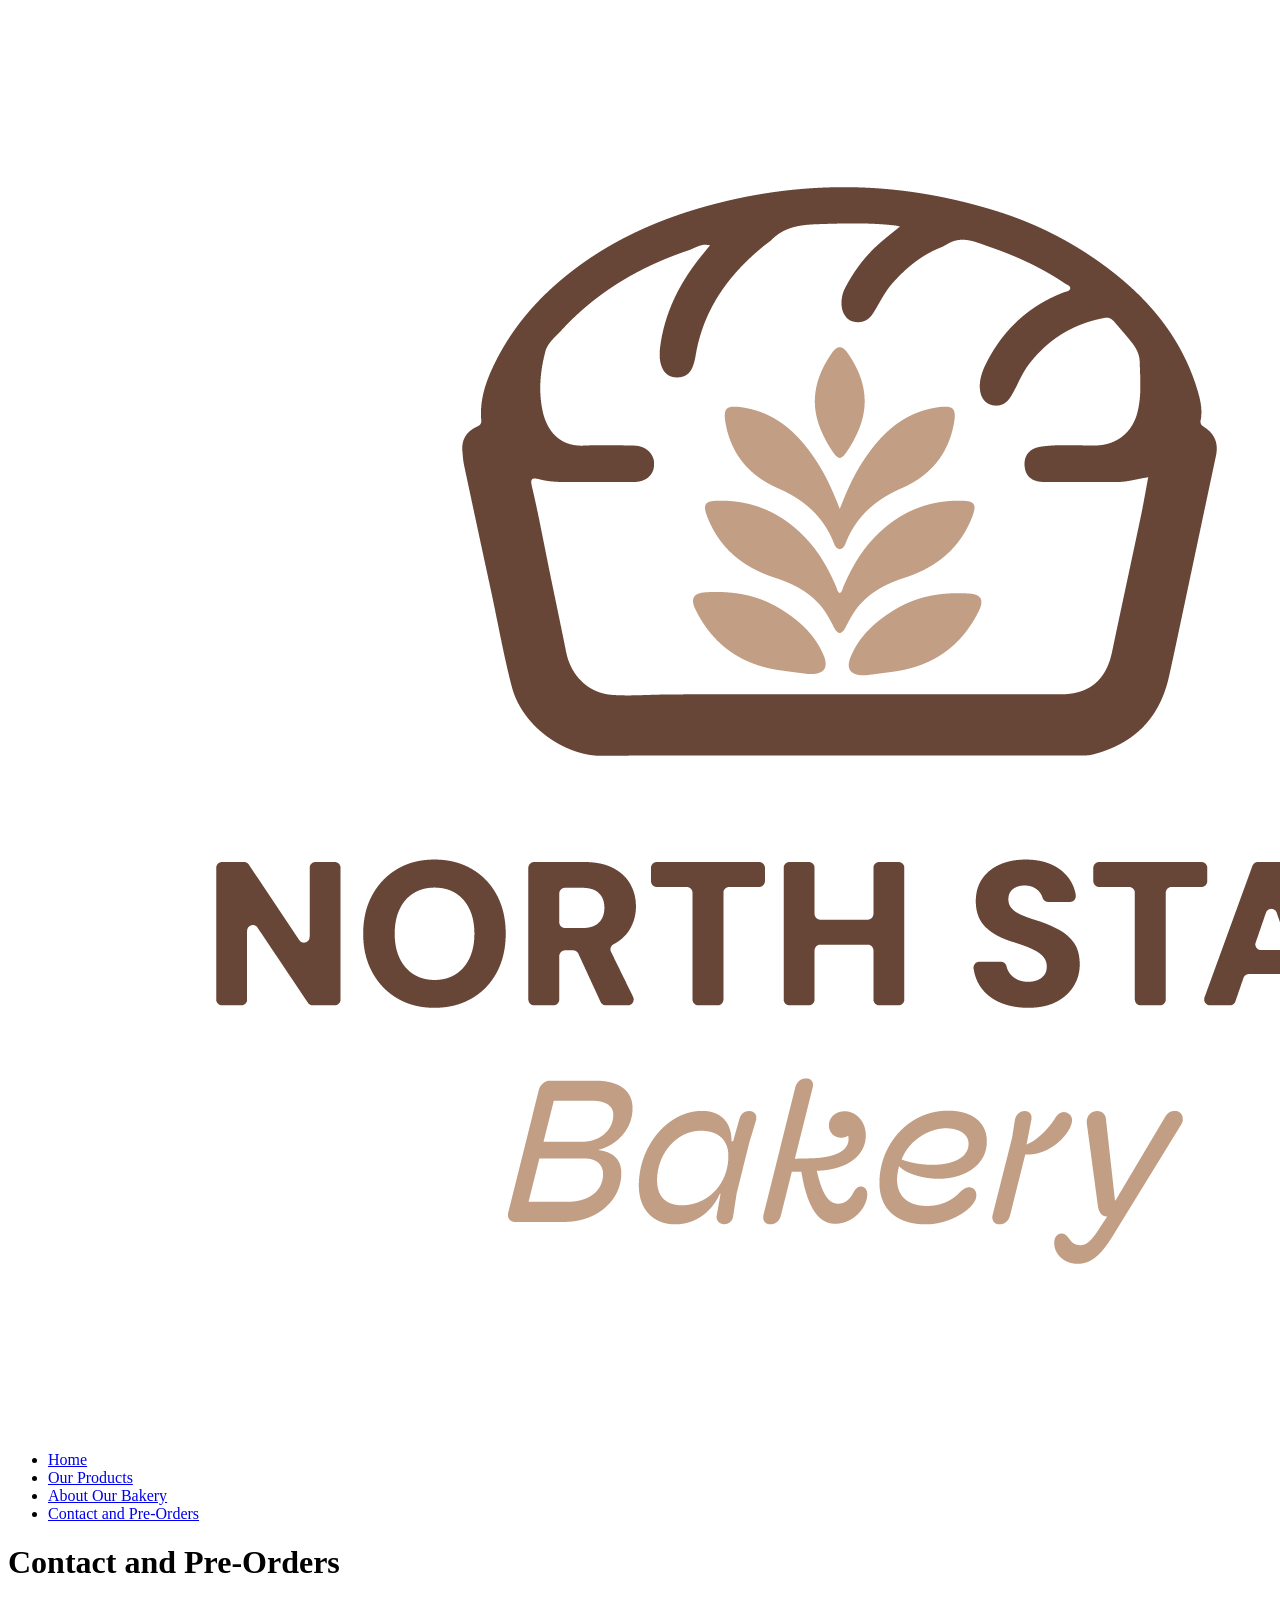
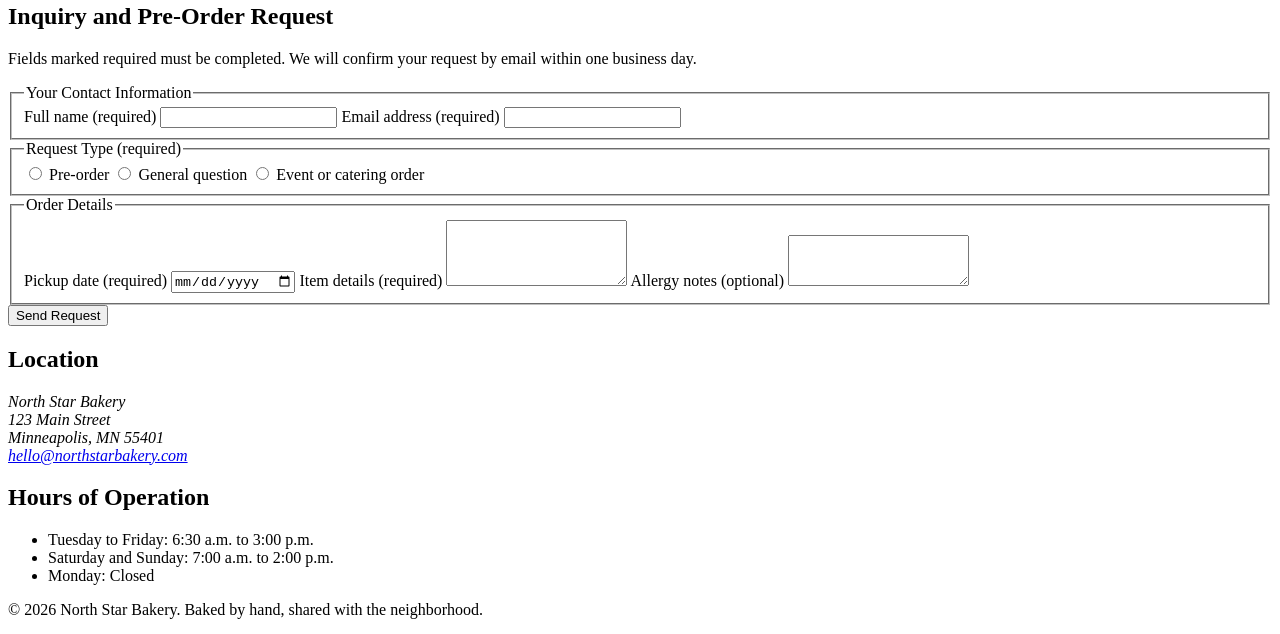
==== contact.html @ fff08f75 "Create contact.html" ====
<!DOCTYPE html>
<html lang="en">
<head>
  <meta charset="UTF-8">
  <meta name="viewport" content="width=device-width, initial-scale=1.0">
  <meta name="description" content="Contact North Star Bakery, send a pre-order or inquiry, and view our location and hours.">
  <title>Contact and Pre-Orders | North Star Bakery</title>
  <link rel="stylesheet" href="styles.css">
</head>
<body>
  <header>
    <img src="bakery-logo_c.png" alt="North Star Bakery logo">
    <nav aria-label="Main navigation">
      <ul>
        <li><a href="index.html">Home</a></li>
        <li><a href="products.html">Our Products</a></li>
        <li><a href="about.html">About Our Bakery</a></li>
        <li><a href="contact.html" aria-current="page">Contact and Pre-Orders</a></li>
      </ul>
    </nav>
  </header>
  <main>
    <h1>Contact and Pre-Orders</h1>
    <section>
      <h2>Inquiry and Pre-Order Request</h2>
      <p>Fields marked required must be completed. We will confirm your request by email within one business day.</p>
      <form action="#" method="post">
        <fieldset>
          <legend>Your Contact Information</legend>
          <label for="name">Full name (required)</label>
          <input type="text" id="name" name="name" required minlength="2" maxlength="60" autocomplete="name">
          <label for="email">Email address (required)</label>
          <input type="email" id="email" name="email" required autocomplete="email">
        </fieldset>
        <fieldset>
          <legend>Request Type (required)</legend>
          <input type="radio" id="preorder" name="request-type" value="pre-order" required>
          <label for="preorder">Pre-order</label>
          <input type="radio" id="question" name="request-type" value="general-question">
          <label for="question">General question</label>
          <input type="radio" id="event" name="request-type" value="event-order">
          <label for="event">Event or catering order</label>
        </fieldset>
        <fieldset>
          <legend>Order Details</legend>
          <label for="pickup-date">Pickup date (required)</label>
          <input type="date" id="pickup-date" name="pickup-date" required min="2026-10-01">
          <label for="item-details">Item details (required)</label>
          <textarea id="item-details" name="item-details" rows="4" required minlength="10" maxlength="500"></textarea>
          <label for="allergy-notes">Allergy notes (optional)</label>
          <textarea id="allergy-notes" name="allergy-notes" rows="3" maxlength="300"></textarea>
        </fieldset>
        <button type="submit">Send Request</button>
      </form>
    </section>
    <section>
      <h2>Location</h2>
      <address>
        North Star Bakery<br>
        123 Main Street<br>
        Minneapolis, MN 55401<br>
        <a href="mailto:hello@northstarbakery.com">hello@northstarbakery.com</a>
      </address>
    </section>
    <section>
      <h2>Hours of Operation</h2>
      <ul>
        <li>Tuesday to Friday: 6:30 a.m. to 3:00 p.m.</li>
        <li>Saturday and Sunday: 7:00 a.m. to 2:00 p.m.</li>
        <li>Monday: Closed</li>
      </ul>
    </section>
  </main>
  <footer>
    <p>&copy; 2026 North Star Bakery. Baked by hand, shared with the neighborhood.</p>
  </footer>
</body>
</html>
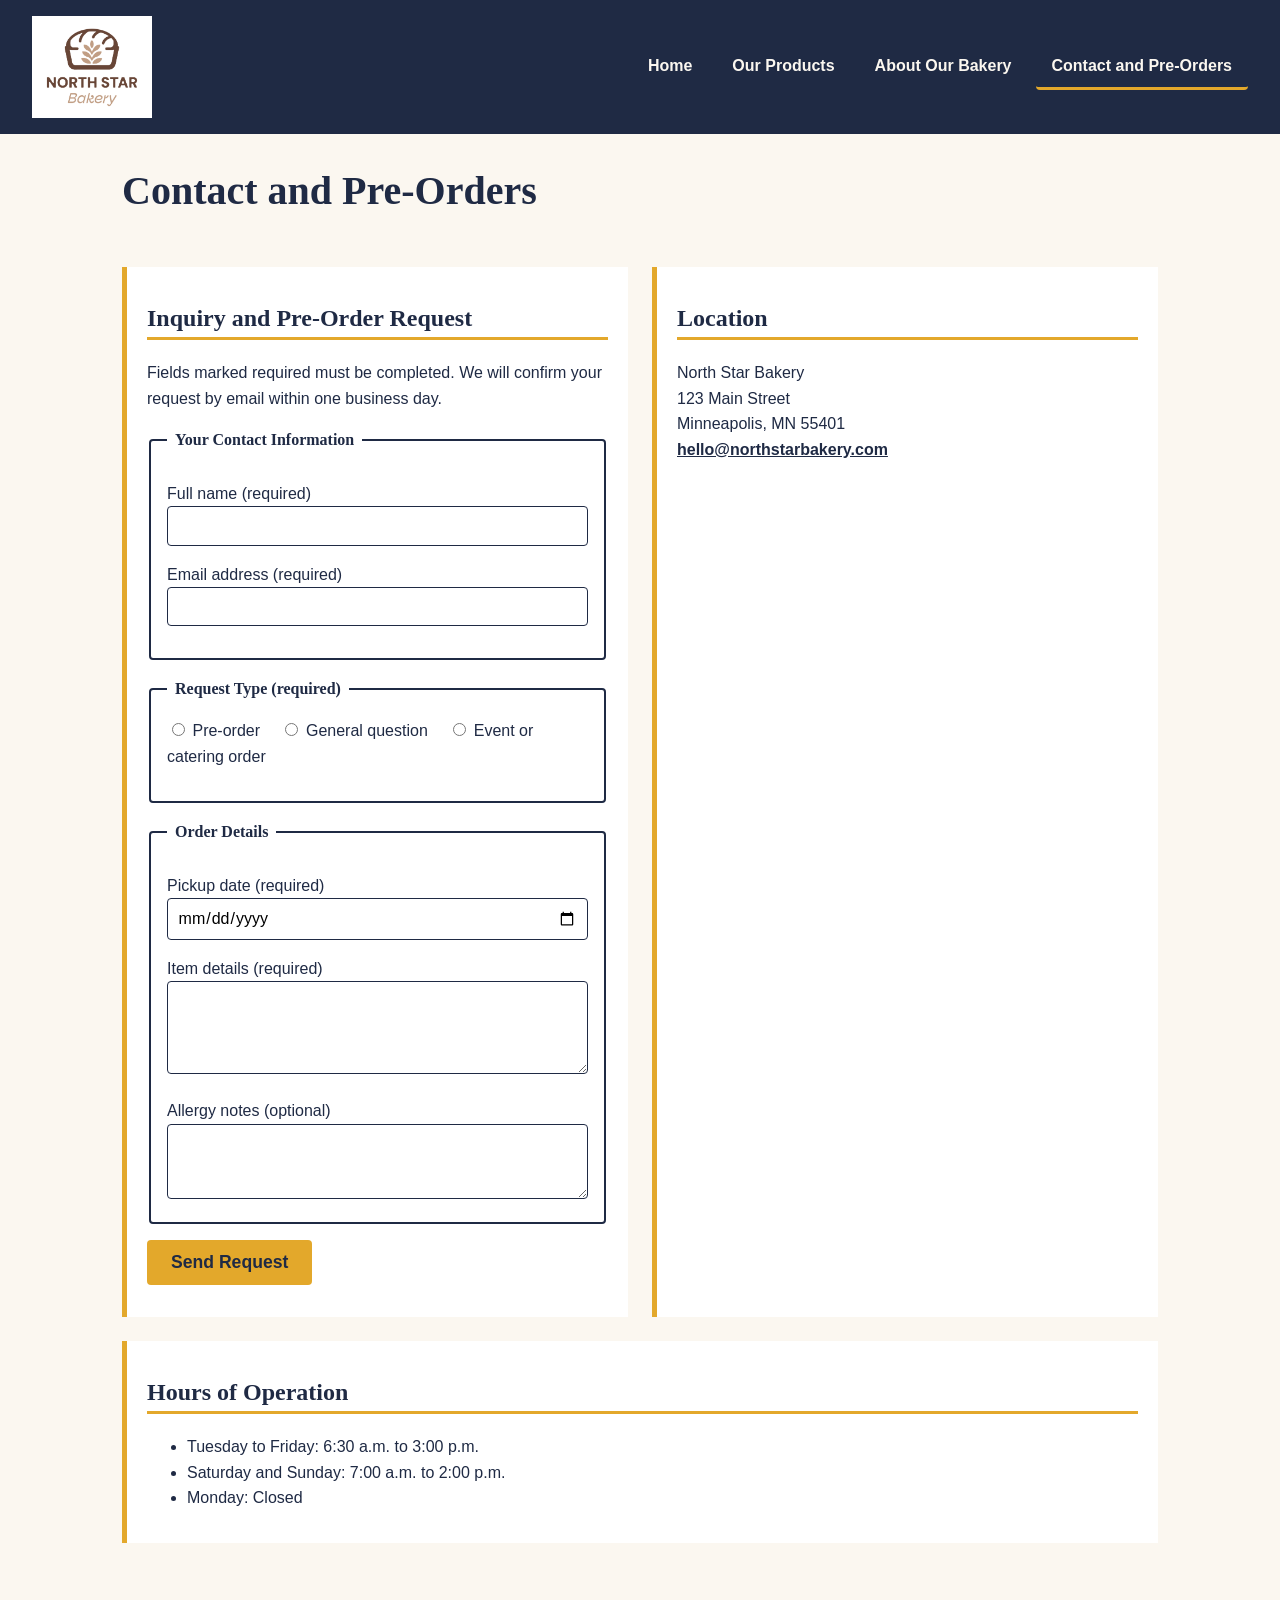
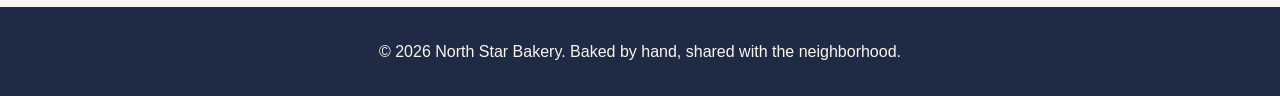
==== commit f5821d32: "Update contact.html" ====
--- a/contact.html
+++ b/contact.html
@@ -6,6 +6,7 @@
   <meta name="description" content="Contact North Star Bakery, send a pre-order or inquiry, and view our location and hours.">
   <title>Contact and Pre-Orders | North Star Bakery</title>
   <link rel="stylesheet" href="styles.css">
+  <script src="script.js" defer></script>
 </head>
 <body>
   <header>
@@ -24,13 +25,16 @@
     <section>
       <h2>Inquiry and Pre-Order Request</h2>
       <p>Fields marked required must be completed. We will confirm your request by email within one business day.</p>
-      <form action="#" method="post">
+      <p id="prefill-note" class="prefill-note" aria-live="polite"></p>
+      <form id="order-form" action="#" method="post" novalidate>
         <fieldset>
           <legend>Your Contact Information</legend>
           <label for="name">Full name (required)</label>
-          <input type="text" id="name" name="name" required minlength="2" maxlength="60" autocomplete="name">
+          <input type="text" id="name" name="name" required minlength="2" maxlength="60" autocomplete="name" aria-describedby="name-error">
+          <p class="error-message" id="name-error" aria-live="polite"></p>
           <label for="email">Email address (required)</label>
-          <input type="email" id="email" name="email" required autocomplete="email">
+          <input type="email" id="email" name="email" required autocomplete="email" aria-describedby="email-error">
+          <p class="error-message" id="email-error" aria-live="polite"></p>
         </fieldset>
         <fieldset>
           <legend>Request Type (required)</legend>
@@ -40,17 +44,21 @@
           <label for="question">General question</label>
           <input type="radio" id="event" name="request-type" value="event-order">
           <label for="event">Event or catering order</label>
+          <p class="error-message" id="request-type-error" aria-live="polite"></p>
         </fieldset>
         <fieldset>
           <legend>Order Details</legend>
           <label for="pickup-date">Pickup date (required)</label>
-          <input type="date" id="pickup-date" name="pickup-date" required min="2026-10-01">
+          <input type="date" id="pickup-date" name="pickup-date" required aria-describedby="pickup-date-error">
+          <p class="error-message" id="pickup-date-error" aria-live="polite"></p>
           <label for="item-details">Item details (required)</label>
-          <textarea id="item-details" name="item-details" rows="4" required minlength="10" maxlength="500"></textarea>
+          <textarea id="item-details" name="item-details" rows="4" required minlength="10" maxlength="500" aria-describedby="item-details-error"></textarea>
+          <p class="error-message" id="item-details-error" aria-live="polite"></p>
           <label for="allergy-notes">Allergy notes (optional)</label>
           <textarea id="allergy-notes" name="allergy-notes" rows="3" maxlength="300"></textarea>
         </fieldset>
         <button type="submit">Send Request</button>
+        <p id="form-success" class="success-message" aria-live="polite"></p>
       </form>
     </section>
     <section>
--- a/styles.css
+++ b/styles.css
@@ -0,0 +1,226 @@
+/* North Star Bakery - styles.css
+   Mobile-first. Media query at the bottom. */
+
+/* Colors: Night navy #1F2A44, Star gold #E3A82B, Flour white #FBF7F0
+   Fonts: Georgia (headings), Arial (body) */
+
+* {
+  box-sizing: border-box;
+}
+
+body {
+  margin: 0;
+  background-color: #FBF7F0;
+  color: #1F2A44;
+  font-family: Arial, Helvetica, sans-serif;
+  font-size: 1rem;
+  line-height: 1.6;
+}
+
+h1, h2, h3 {
+  font-family: Georgia, "Times New Roman", serif;
+  color: #1F2A44;
+  line-height: 1.25;
+}
+
+h1 {
+  font-size: 2rem;
+  margin-top: 0;
+}
+
+h2 {
+  font-size: 1.5rem;
+  border-bottom: 3px solid #E3A82B;
+  padding-bottom: 0.25rem;
+}
+
+h3 {
+  font-size: 1.2rem;
+}
+
+a {
+  color: #1F2A44;
+  font-weight: bold;
+}
+
+a:hover, a:focus {
+  background-color: #E3A82B;
+}
+
+img, video {
+  max-width: 100%;
+  height: auto;
+  display: block;
+}
+
+audio {
+  width: 100%;
+}
+
+/* Header and navigation */
+header {
+  background-color: #1F2A44;
+  padding: 1rem;
+  display: flex;
+  flex-direction: column;
+  align-items: center;
+  gap: 1rem;
+}
+
+header img {
+  width: 120px;
+}
+
+nav ul {
+  list-style: none;
+  margin: 0;
+  padding: 0;
+  display: flex;
+  flex-direction: column;
+  gap: 0.5rem;
+  text-align: center;
+}
+
+nav a {
+  display: block;
+  color: #FBF7F0;
+  text-decoration: none;
+  padding: 0.5rem 1rem;
+  border-radius: 4px;
+}
+
+nav a:hover, nav a:focus {
+  background-color: #E3A82B;
+  color: #1F2A44;
+}
+
+nav a[aria-current="page"] {
+  border-bottom: 3px solid #E3A82B;
+}
+
+/* Main content */
+main {
+  padding: 1rem;
+  max-width: 1100px;
+  margin: 0 auto;
+  display: flex;
+  flex-direction: column;
+  gap: 1.5rem;
+}
+
+section {
+  background-color: #FFFFFF;
+  border-left: 5px solid #E3A82B;
+  padding: 1rem 1.25rem;
+}
+
+figure {
+  margin: 1rem 0;
+}
+
+figcaption {
+  font-style: italic;
+  padding-top: 0.5rem;
+}
+
+address {
+  font-style: normal;
+}
+
+/* Form */
+fieldset {
+  border: 2px solid #1F2A44;
+  border-radius: 4px;
+  margin-bottom: 1rem;
+  padding: 1rem;
+}
+
+legend {
+  font-family: Georgia, "Times New Roman", serif;
+  font-weight: bold;
+  padding: 0 0.5rem;
+}
+
+label {
+  display: block;
+  margin-top: 0.75rem;
+}
+
+input[type="radio"] + label {
+  display: inline;
+  margin-right: 1rem;
+}
+
+input[type="text"],
+input[type="email"],
+input[type="date"],
+textarea {
+  width: 100%;
+  padding: 0.6rem;
+  font-family: Arial, Helvetica, sans-serif;
+  font-size: 1rem;
+  border: 1px solid #1F2A44;
+  border-radius: 4px;
+}
+
+button {
+  background-color: #E3A82B;
+  color: #1F2A44;
+  font-size: 1.1rem;
+  font-weight: bold;
+  border: none;
+  border-radius: 4px;
+  padding: 0.75rem 1.5rem;
+  width: 100%;
+  cursor: pointer;
+}
+
+button:hover, button:focus {
+  background-color: #1F2A44;
+  color: #FBF7F0;
+}
+
+/* Footer */
+footer {
+  background-color: #1F2A44;
+  color: #FBF7F0;
+  text-align: center;
+  padding: 1rem;
+  margin-top: 2rem;
+}
+
+/* Larger screens: tablets and desktops */
+@media (min-width: 768px) {
+  header {
+    flex-direction: row;
+    justify-content: space-between;
+    padding: 1rem 2rem;
+  }
+
+  nav ul {
+    flex-direction: row;
+  }
+
+  h1 {
+    font-size: 2.5rem;
+  }
+
+  main {
+    flex-direction: row;
+    flex-wrap: wrap;
+    padding: 2rem;
+  }
+
+  main > h1,
+  main > p {
+    flex-basis: 100%;
+  }
+
+  section {
+    flex: 1 1 45%;
+  }
+
+  button {
+    width: auto;
+  }
+}
